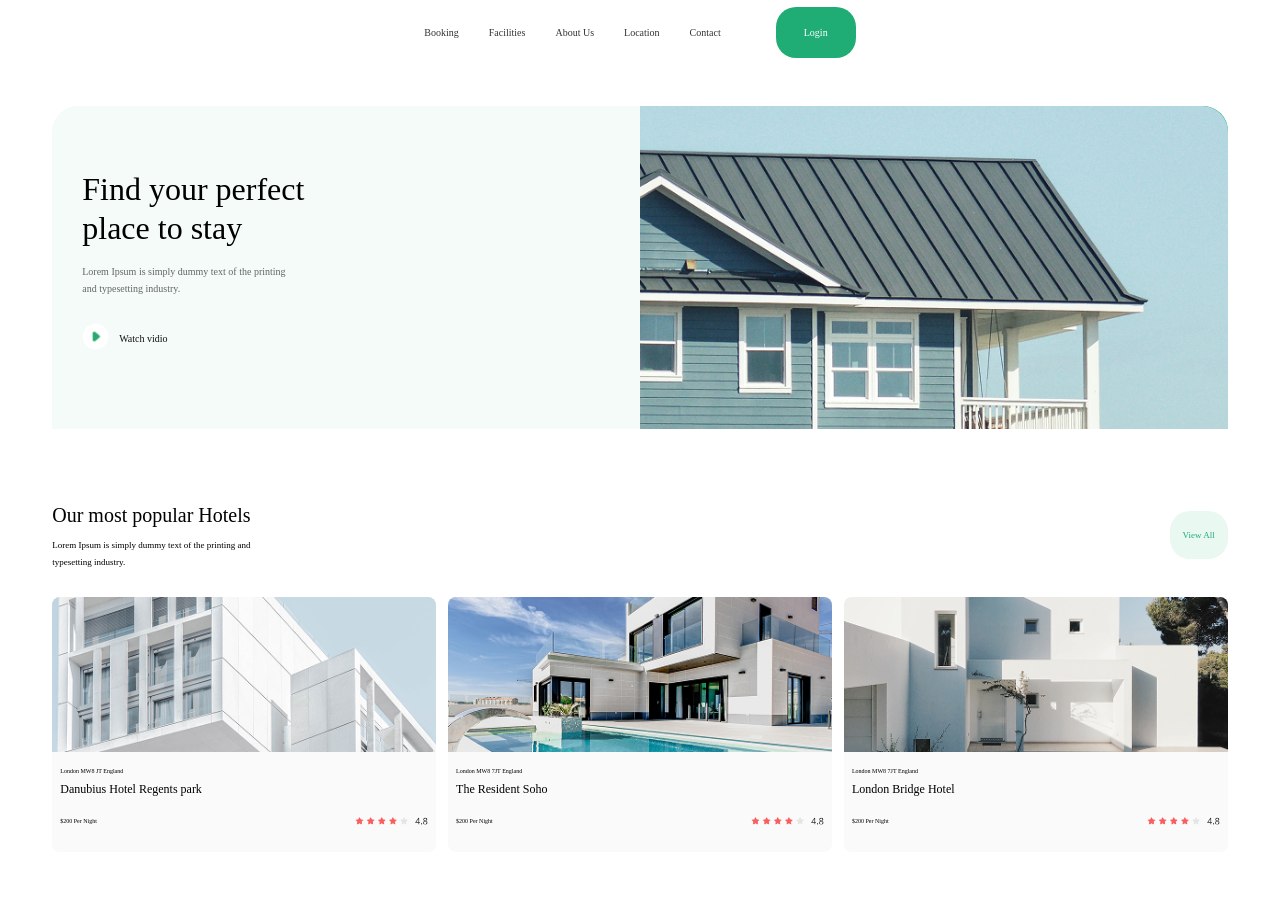
==== amir.html @ 8563c3f3 "first" ====
<!DOCTYPE html>
<html lang="en">
<head>
    <meta charset="UTF-8">
    <meta name="viewport" content="width=device-width, initial-scale=1.0">
    <title>Document</title>
    <link rel="stylesheet" href="amir.css">
</head>
<body>
    <div class="bolo">
        <div class="menu">
            <p>Booking</p>
            <p>Facilities</p>
            <p>About Us</p>
            <p>Location</p>
            <p>Contact</p>
        </div>
        <div class="login">
            <p>Login</p>
        </div>
    </div>
    <div class="container">
        <div class="container-text">
            <h1>Find your perfect<br>place to stay</h1>
            <p>Lorem Ipsum is simply dummy text of the printing <br>and typesetting industry.</p>
            <div class="watch">
                <div class="play"><img src="./Group 2.png" alt=""></div>
                <p>Watch vidio</p>
            </div>
        </div>
           <div class="container-photo">
            <img src="./image (18).png" alt="">
           </div>
           <div class="search">
            <div class="search-item">
                <p class="green"><img src="./pin 1.png" alt=""></p>
            </div>
            <div>
                <p>Location</p>
                <p class="small">United States</p>
            </div>
           </div>
           <div class="search-item">
            <p class="green"><img src="./calendar 1.png" alt=""></p>
            <div>
                <p>Chek in</p>
                <p class="small">10 Jun 2021</p>
            </div>
           </div>
           <div class="search-item">
            <p class="green"><img src="./calendar 2.png" alt=""></p>
            <div>
                <p>Chek out</p>
                <p class="small">15 Jun 2021</p>
            </div>
           </div>
           <div class="search-item">
            <p class="green"><img src="./person 1.png" alt=""></p>
            <div>
                <p>Roms for</p>
                <p class="small">1 room, 2 guests</p>
            </div>
           </div>
           <div class="search-btn">
            <p><img src="./Group 3.png" alt=""></p>
           </div>
    </div>
    <div class="popular">
        <div class="heading">
            <div>
                <h1>Our most popular Hotels</h1>
                <p>Lorem Ipsum is simply dummy text of the printing and <br>typesetting industry.</p>
            </div>
            <div class="view">
                <p>View All</p>
            </div>
        </div>
        <div class="hotels">
           <div class="hotel">
            <img src="./image (19).png" alt="">
            <div class="hotel-info">
                <p class="location">London MW8 JT England</p>
                <h1>Danubius Hotel Regents park</h1>
                <div class="rating">
                    <p>$200 Per Night</p>
                    <p class="stars"><img src="./Group 10.png" alt=""></p>
                </div>
            </div>
        </div>
        <div class="hotel">
            <img src="./image (20).png" alt="">
            <div class="hotel-info">
                <p class="location">London MW8 7JT England</p>
                <h1>The Resident Soho</h1>
                <div class="rating">
                    <p>$200 Per Night</p>
                    <p class="stars"><img src="./Group 10 (1).png" alt=""></p>
                </div>
            </div>
        </div>
        <div class="hotel">
            <img src="./image (21).png" alt="">
            <div class="hotel-info">
                <p class="location">London MW8 7JT England</p>
                <h1>London Bridge Hotel</h1>
                <div class="rating">
                    <p>$200 Per Night</p>
                    <p class="stars"><img src="./Group 10 (2).png" alt=""></p>
                </div>
            </div>
        </div>
    </div>
        </div>
</body>
</html>
---- amir.css ----
.bolo{
    height: 48px;
    padding: 0 4%;
    display: flex;
    justify-content: center;
    align-items: center;
    gap: 55px;
}
.menu{
    display: flex;
    align-items: center;
    gap: 30px;
}
.menu p{
    font-size: 10px;
    color: #333;
}
.login{
    width: 50px;
    background: #20ad75;
    color: white;
    padding: 10px 15px;
    border-radius: 20px;
    font-size: 10px;
    justify-content: end;
}
.login p{
    text-align: center;
    font-size: 10px;
}
.container{
    position: relative;
    width: 93%;
    height: 323px;
    margin: 0 auto;
    display: flex;
    background: #f4fbf8;
    border-radius: 26px 26px 0px 0px;
    margin-top: 50px;
}
.container-text{
    width: 50%;
    padding: 43px 30px;
}
.container-text h1{
    font-size: 32px;
    line-height: 1.2;
    font-weight: 500;
    margin-bottom: 16px;
}
.container-text p{
    max-width: 310px;
    color: #666;
    font-size: 10px;
    line-height: 1.7;
}
.container-photo{
    position: absolute;
    right: 0;
    top: 0;
    width: 50%;
    height: 100%;
}
.container-photo img{
    width: 100%;
    height: 100%;
    object-fit: cover;
    border-radius: 0px 26px 0px 0px;
}
.watch{
    display: flex;
    align-items: center;
    gap: 10px;
    margin-top: 23px;
}
.watch p{
    color: #111;
}
.play img{
    width: 27px;
    height: 27px;
}
.search{
    
}
.search-item{
    flex: 1;
    min-width: 0px;
    display: flex;
    align-items: flex-start;gap: 7px;
    padding: 0px 8px;
    border-right: 1px solid #eee;
}
.search-item p img{
    font-size: 10px;
    white-space: nowrap;
}
.search-item, .small{
    font-size: 7px;
    color: #888;
    margin-top: 5px;
}
.search-item .green{
    color: #20ad75;
}
.search-btn{
    height: 50px;
    min-width: 98px;
    display: flex;
    justify-content: center;
    align-items: center;
    background: #10ad75;
    color: white;
    border-radius: 35px;
}
.search-btn p{
    font-size: 9px;
}
.popular{
    width: 93%;
    margin: 62px auto 30px;
}
.heading{
    display: flex;
    justify-content: space-between;
    align-items: center;
    margin-bottom: 18px;
}
.heading h1{
    font-size: 20px;
    font-weight: 500;
    margin-bottom: 10px;
}
.heading p{
    font-size: 9px;
    line-height: 1.8;
    columns: #777;
}
.view{
    padding: 7px 13px;
    background: #e9f8f1;
    color: #20ad75;
    border-radius: 20px;
}
.view p{
    font-size: 9px;
}
.hotels{
    display: flex;
    gap: 12px;
}
.hotel{
    width: 33%;
    min-width: 0px;
    overflow: hidden;
    background: #fafafa;
    border-radius: 8px;
}
.hotel img{
    display: block;
    width: 100%;
    height: 155px;
    object-fit: cover;
}
.hotel-info{
    padding: 10px 8px 14px;
}
.hotel-info, .location{
    color: #000000;
    font-size: 6px;
    margin-bottom: 6px;
}
.hotel-info h1{
    font-size: 12px;
    font-weight: 500;
    margin-bottom: 13px;
    white-space: nowrap;
    overflow: hidden;
    text-overflow: ellipsis;
}
.rating{
    display: flex;
    align-items: center;
    justify-content: space-between;
    gap: 5px;
}
.rating p{
    font-size: 8ox;
    white-space: nowrap;
}
.stars img{
    width: 100%;
    height: 10px;
}
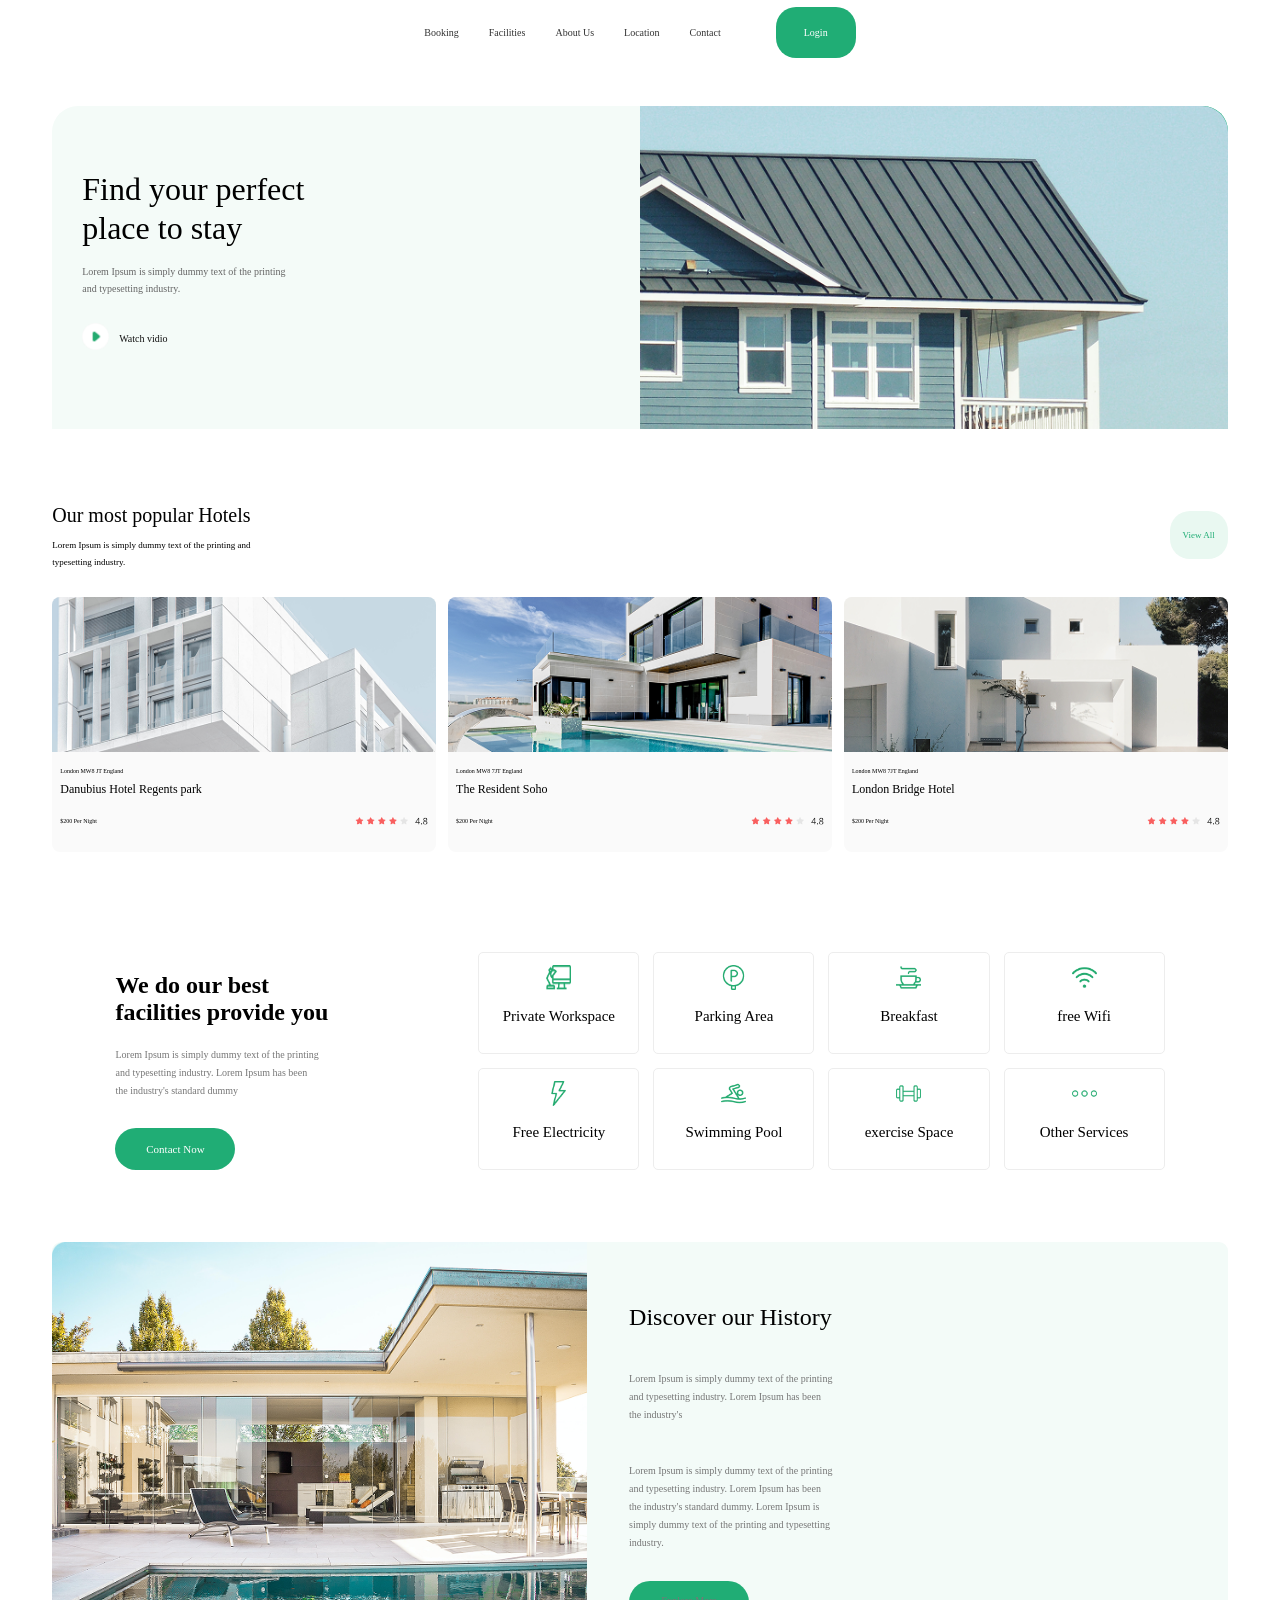
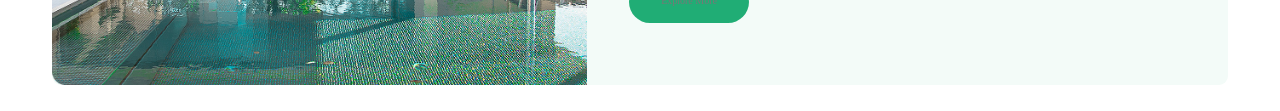
==== commit c738e400: "second-commit" ====
--- a/amir.html
+++ b/amir.html
@@ -111,5 +111,61 @@
         </div>
     </div>
         </div>
+        <div class="container2">
+            <div class="container2-text">
+                <h2>We do our best <br>facilities provide you</h2>
+                <p> Lorem Ipsum is simply dummy text of the printing <br>and typesetting industry. Lorem Ipsum has been <br> the industry's standard dummy</p>
+                  <div class="contact-btn">
+                    <p>Contact Now</p>
+                  </div>
+            </div>
+            <div class="container2-grid">
+                <div class="facility-card">
+                    <p class="facility-icon"><img src="./Group (5).png" alt=""></p>
+                    <p>Private Workspace</p>
+                </div>
+                <div class="facility-card">
+                    <p class="facility-icon"><img src="./parking-area (1) 1.png" alt=""></p>
+                    <p>Parking Area</p>
+                </div>
+                <div class="facility-card">
+                    <p class="facility-icon"><img src="./cappuccino 1.png" alt=""></p>
+                    <p>Breakfast</p>
+                </div>
+                <div class="facility-card">
+                    <p class="facility-icon"><img src="./wifi (2) 1.png" alt=""></p>
+                    <p>free Wifi</p>
+                </div>
+                <div class="facility-card">
+                    <p class="facility-icon"><img src="./flash (1) 1.png" alt=""></p>
+                    <p>Free Electricity</p>
+                </div>
+                <div class="facility-card">
+                    <p class="facility-icon"><img src="./swimmer 1.png" alt=""></p>
+                    <p>Swimming Pool</p>
+                </div>
+                <div class="facility-card">
+                    <p class="facility-icon"><img src="./dumbell 1.png" alt=""></p>
+                    <p>exercise Space</p>
+                </div>
+                <div class="facility-card">
+                    <p class="facility-icon"><img src="./ellipsis 1.png" alt=""></p>
+                    <p>Other Services</p>
+                </div>
+            </div>
+        </div>
+        <div class="history">
+            <div class="history-image">
+                <img src="./image (22).png" alt="">
+            </div>
+            <div class="history-text">
+                <h1>Discover our History</h1>
+                <p>Lorem Ipsum is simply dummy text of the printing <br>and typesetting industry. Lorem Ipsum has been <br>the industry's</p>
+                <p>Lorem Ipsum is simply dummy text of the printing <br>and typesetting industry. Lorem Ipsum has been <br>the industry's standard dummy. Lorem Ipsum is <br>simply dummy text of the printing and typesetting <br>industry.</p>
+                <div class="explore-btn">
+                    <p>Explore More</p>
+                </div>
+            </div>
+        </div>
 </body>
 </html>
--- a/amir.css
+++ b/amir.css
@@ -192,3 +192,110 @@
     width: 100%;
     height: 10px;
 }
+.container2{
+    width: 83%;
+    margin: 5px auto 0;
+    display: flex;
+    justify-content: space-between;
+    align-items: center;
+    gap: 25px;
+    margin-top: 100px;
+}
+.container2-text{
+    width: 33%;
+}
+.container2-text h1{
+    font-size: 25px;
+    font-weight: 500;
+    line-height: 1.2;
+    margin-bottom: 14px;
+}
+.container2-text p{
+    font-size: 10px;
+    line-height: 1.8;
+    color: #777;
+    margin-bottom: 28px;
+}
+.contact-btn, .explore-btn{
+    width: 80px;
+    height: 40px;
+    padding: 1px 20px;
+    border-radius: 30px;
+    background: #20ad75;
+}
+.contact-btn p{
+    font-size: 11px;
+    color: white;
+    text-align: center;
+    align-items: center;
+}
+.explore-btn p{
+    font-size: 13px;
+    color: rgb(255, 255, 255);
+    text-align: center;
+    align-items: center;
+}
+.container2-grid{
+    width: 67%;
+    display: grid;
+    grid-template-columns: repeat(4,2fr);
+    gap: 14px;
+}
+.facility-card{
+    height: 100px;
+    border: 1px solid #ededed;
+    border-radius: 5px;
+    display: flex;
+    justify-content: center;
+    align-items: center;
+    flex-direction: column;
+    gap: 19px;
+    background: white;
+}
+.facility-card p{
+    margin-top: -20px;
+    font-size: 15px;
+}
+.facility-icon img{
+    width: 25px;
+    height: 25px;
+    margin-top: 20px;
+}
+.history{
+    width: 93%;
+    min-height: 313px;
+    margin: 72px auto 26px;
+    display: flex;
+    overflow: hidden;
+    border-radius: 9px;
+    background: #f3fbf8;
+}
+.history-image{
+    width: 49%;
+    min-width: 0;
+}
+.history-image img{
+    display: block;
+    width: 100%;
+    height: 100%;
+    min-height: 313px;
+    object-fit: cover;
+}
+.history-text {
+    width: 51%;
+    padding: 46px 42px;
+    display: grid;
+    flex-direction: column;
+    align-items: flex-start;
+}
+.history-text h1{
+    font-size: 24px;
+    font-weight: 500;
+    margin-bottom: 13px;
+}
+.history-text p{
+    font-size: 10px;
+    line-height: 1.8;
+    color: #777;
+    margin-bottom: 13px;
+}
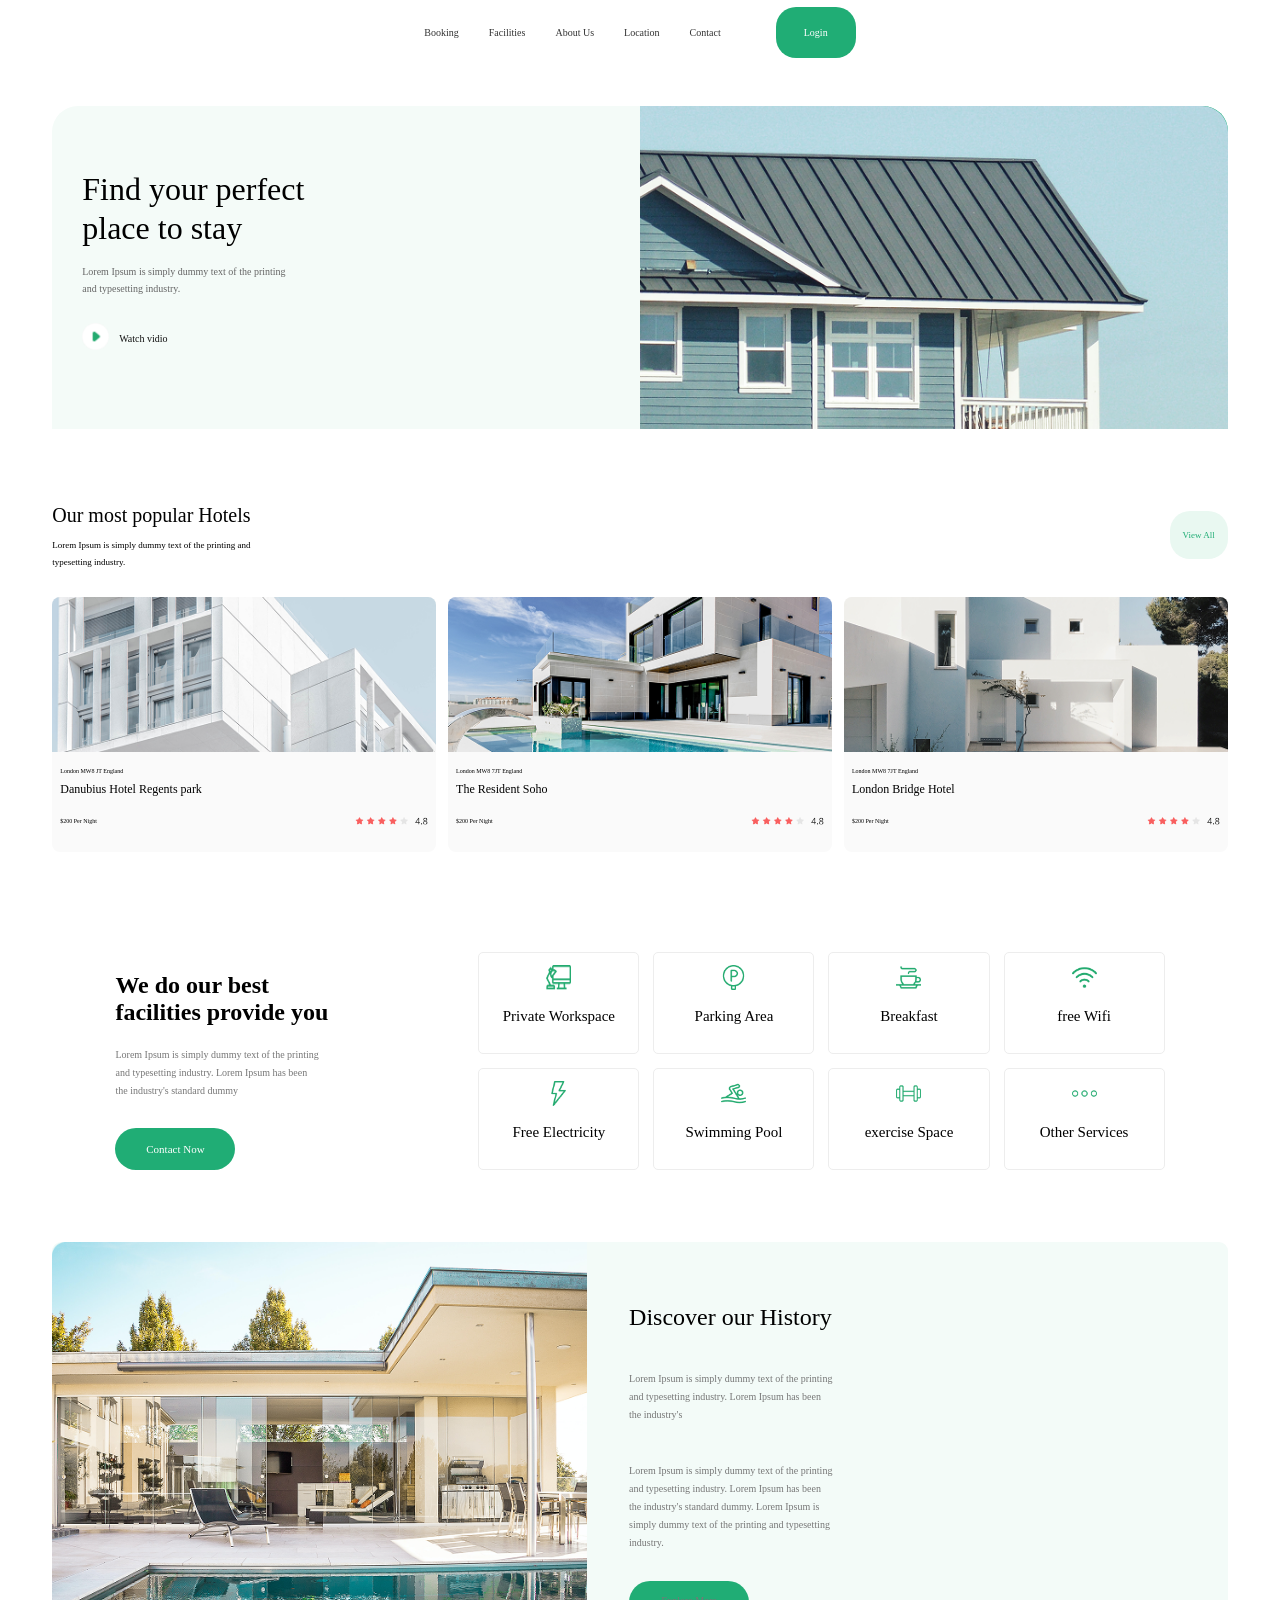
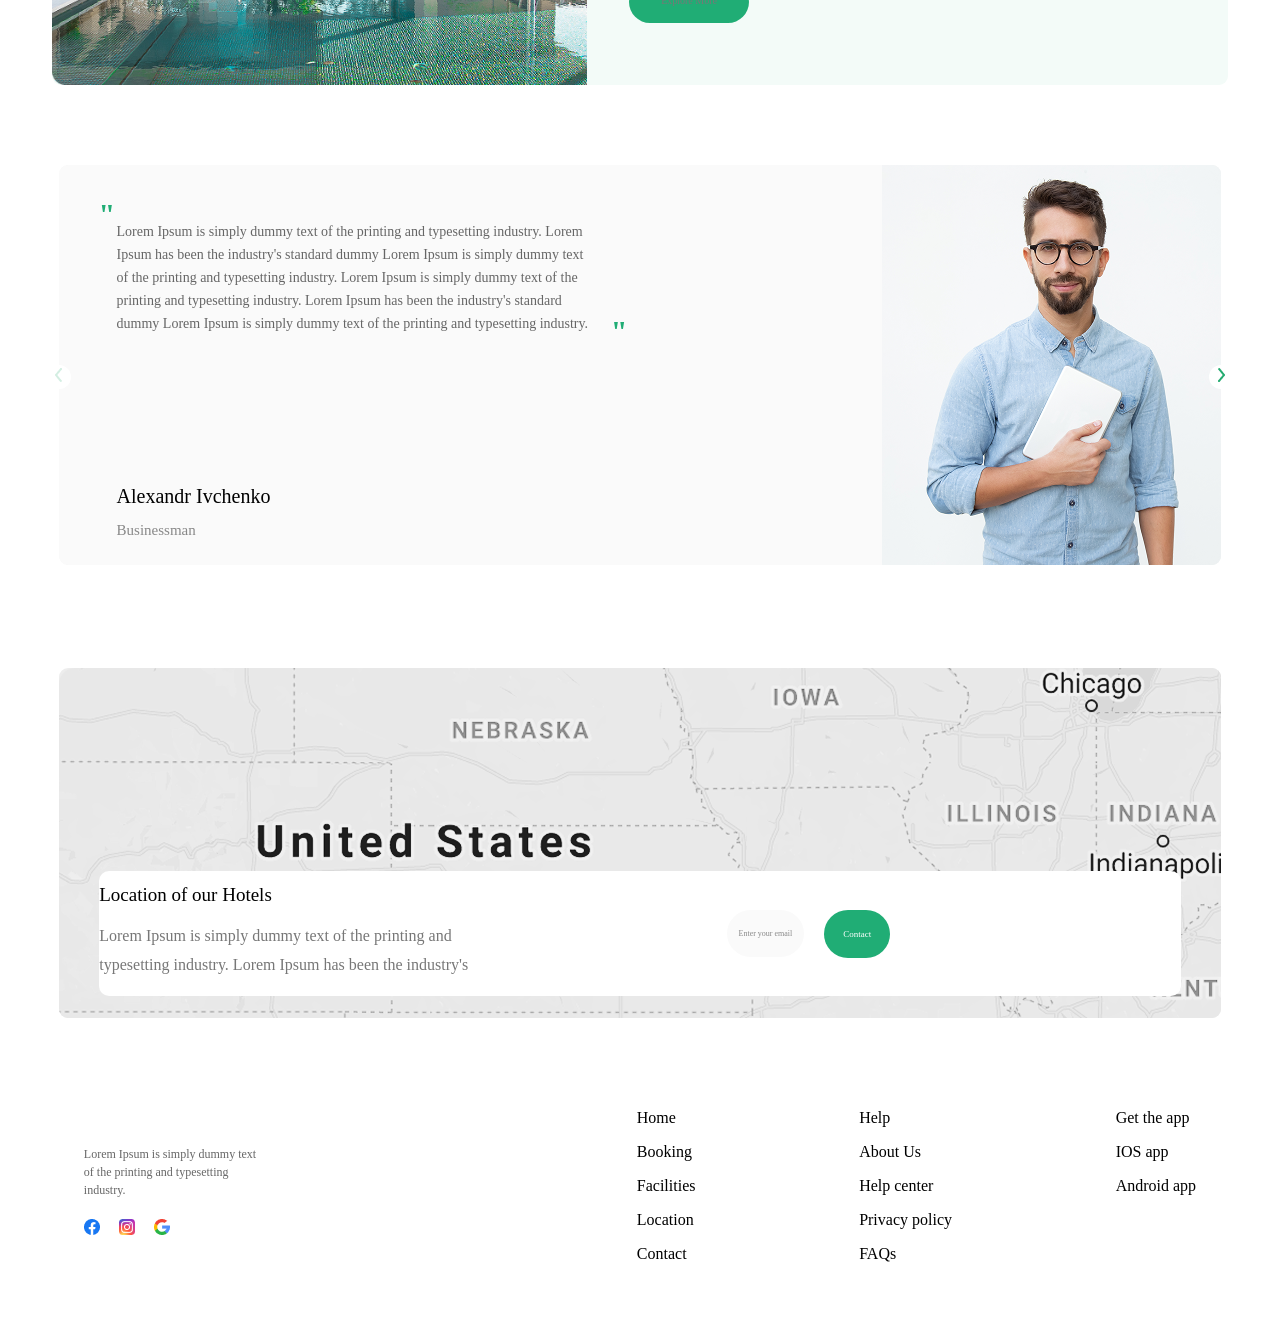
==== commit 395df66c: "First commit" ====
--- a/amir.html
+++ b/amir.html
@@ -167,5 +167,69 @@
                 </div>
             </div>
         </div>
+        <div class="container3">
+            <div class="container3-text">
+                <p class="quote quote-open">"</p>
+                <p class="review">Lorem Ipsum is simply dummy text of the printing and typesetting industry. Lorem <br> Ipsum has been the industry's standard dummy Lorem Ipsum is simply dummy text <br> of the printing and typesetting industry. Lorem Ipsum is simply dummy text of the <br> printing and typesetting industry. Lorem Ipsum has been the industry's standard <br> dummy Lorem Ipsum is simply dummy text of the printing and typesetting industry.</p>
+                 <p class="quote quote-close">"</p>
+                 <h1>Alexandr Ivchenko</h1>
+                 <p class="job">Businessman</p>
+            </div>
+              <div class="container3-image">
+                <img src="./image (23).png" alt="">
+              </div>
+              <div class="arrow arrow-left">
+                <p><img src="./arrow-ios-back-outline (1) 1.png" alt=""></p>
+              </div>
+              <div class="arrow arrow-right">
+                <p><img src="./arrow-ios-back-outline (1) 2.png" alt=""></p>
+              </div>
+        </div>
+        <div class="location-section">
+           <img src="./map.png" alt="">
+           <div class="contact-card">
+            <div class="contact-text">
+                <h1>Location of our Hotels</h1>
+                <p>Lorem Ipsum is simply dummy text of the printing and <br>typesetting industry. Lorem Ipsum has been the industry's</p>
+            </div>
+            <div class="contact-form">
+                <div class="email-input">
+                    <p>Enter your email</p>
+                </div>
+                <div class="contact-submit">
+                    <p>Contact</p>
+                </div>
+            </div>
+           </div>
+        </div>
+        <div class="footer">
+            <div class="footer-about">
+                <p>Lorem Ipsum is simply dummy text<br>of the printing and typesetting<br>industry.</p>
+                 <div class="social-icons">
+                    <div class="facebook"><img src="./Group 23.png" alt=""></div>
+                    <div class="instagram"><img src="./Group 24.png" alt=""></div>
+                    <div class="google"><img src="./search 1.png" alt=""></div>
+                 </div>
+            </div>
+            <div class="footer-column">
+                <p class="footer-title">Home</p>
+                <p>Booking</p>
+                <p>Facilities</p>
+                <p>Location</p>
+                <p>Contact</p>
+            </div>
+            <div class="footer-column">
+                <p class="footer-title">Help</p>
+                <p>About Us</p>
+                <p>Help center</p>
+                <p>Privacy policy</p>
+                <p>FAQs</p>
+            </div>
+            <div class="footer-column">
+                <p class="footer-title">Get the app</p>
+                <p>IOS app</p>
+                <p>Android app</p>
+            </div>
+        </div>
 </body>
-</html>+</html>
--- a/amir.css
+++ b/amir.css
@@ -298,4 +298,181 @@
     line-height: 1.8;
     color: #777;
     margin-bottom: 13px;
+}
+.container3{
+    position: relative;
+    width: 92%;
+    max-width: 1200px;
+    height: 400px;
+    margin: 80px auto 0px;
+    display: flex;
+    overflow: visible;
+    border-radius: 9px;
+    background: #fafafa;
+}
+.container3-text{
+    position: relative;
+    width: 68%;
+    padding: 35px 45px 20px 58px;
+    background: #fafafa;
+    border-radius: 9px 0 0 9px;
+}
+.container3-text .review{
+    color: #666;
+    font-size: 14px;
+    line-height: 1.65;
+    max-width: 500px;
+    margin-top: 20px;
+}
+.quote{
+    position: absolute;
+    color: #20ad75;
+    font-size: 30px;
+    font-weight: bold;
+}
+.quote-open{
+    top: 2px;
+    left: 40px;
+}
+.quote-close{
+    margin-top: -35px;
+    right: 255px;
+}
+.container3-text h1{
+    margin-top: 150px;
+    font-size: 20px;
+    font-weight: 500;
+}
+.container3-text .job{
+    margin-top: 8px;
+    font-size: 15px;
+    color: #888;
+}
+.container3-image{
+    width: 32%;
+    height: 100%;
+    overflow: hidden;
+    background: #f1f3f4;
+    border-radius: 0 9px 9px 0;
+}
+.container3-image img{
+    display: block;
+    width: 100%;
+    height: 100%;
+    object-fit: cover;
+    object-position: center 30%;
+}
+.arrow{
+    position: absolute;
+    top: 50%;
+    width: 24px;
+    height: 24px;
+    display: flex;
+    justify-content: center;
+    align-items: center;
+    border-radius: 50%;
+    background: white;
+    box-shadow: 0 2px 8px #00000000;
+}
+.arrow p{
+    color: #20ad75;
+    font-size: 22px;
+    line-height: 1;
+}
+.arrow-left{
+    left: -12px;
+}
+.arrow-right{
+    right: -12px;
+}
+.location-section{
+    position: relative;
+    width: 92%;
+    max-width: 1200px;
+    height: 350px;
+    margin: 103px auto 20px;
+    overflow: hidden;
+    border-radius: 9px;
+    background: #ededed;
+}
+.contact-card{
+    position: absolute;
+    left: 3.5%;
+    bottom: 22px;
+    width: 93%;
+    min-height: 103px;
+    padding: 22px 34ox;
+    display: flex;
+    justify-content: space-between;
+    align-items: center;
+    gap: 25px;
+    background: white;
+    border-radius: 10px;
+}
+.contact-text{
+    width: 55%;
+}
+.contact-text h1{
+    font-size: 19px;
+    font-weight: 500;
+    margin-bottom: 9px;
+}
+.contact-text p{
+    color: #777;
+    line-height: 1.8;
+    max-width: 390px;
+}
+.contact-form{
+    width: 42%;
+    display: flex;
+    align-items: center;
+    gap: 20px;
+}
+.email-input{
+    padding: 11px 12px;
+    border-radius: 25px;
+    background: #fafafa;
+    margin-right: 0px;
+}
+.email-input p{
+    color: #888;
+    font-size: 8px;
+}
+.contact-submit{
+    padding: 10px 19px;
+    border-radius: 25px;
+    background: #20ad75;
+    color: white;
+}
+.contact-submit p{
+    font-size: 9px;
+}
+.footer{
+    width: 88%;
+    margin: 0 auto;
+    padding: 55px 0 35px;
+    display: flex;
+    justify-content: space-between;
+    align-items: flex-start;
+    gap: 30px;
+    background: #ffffff;
+}
+.footer-about{
+    width: 35%;
+    padding-top: 40px;
+}
+.footer-about p{
+    color: #666666;
+    font-size: 12px;
+    line-height: 1.5;
+    margin-bottom: 20px;
+}
+.social-icons{
+    display: flex;
+    align-items: center;
+    gap: 22px;
+}
+.social-icons div{
+    width: 13px;
+    height: 13px;
 }
